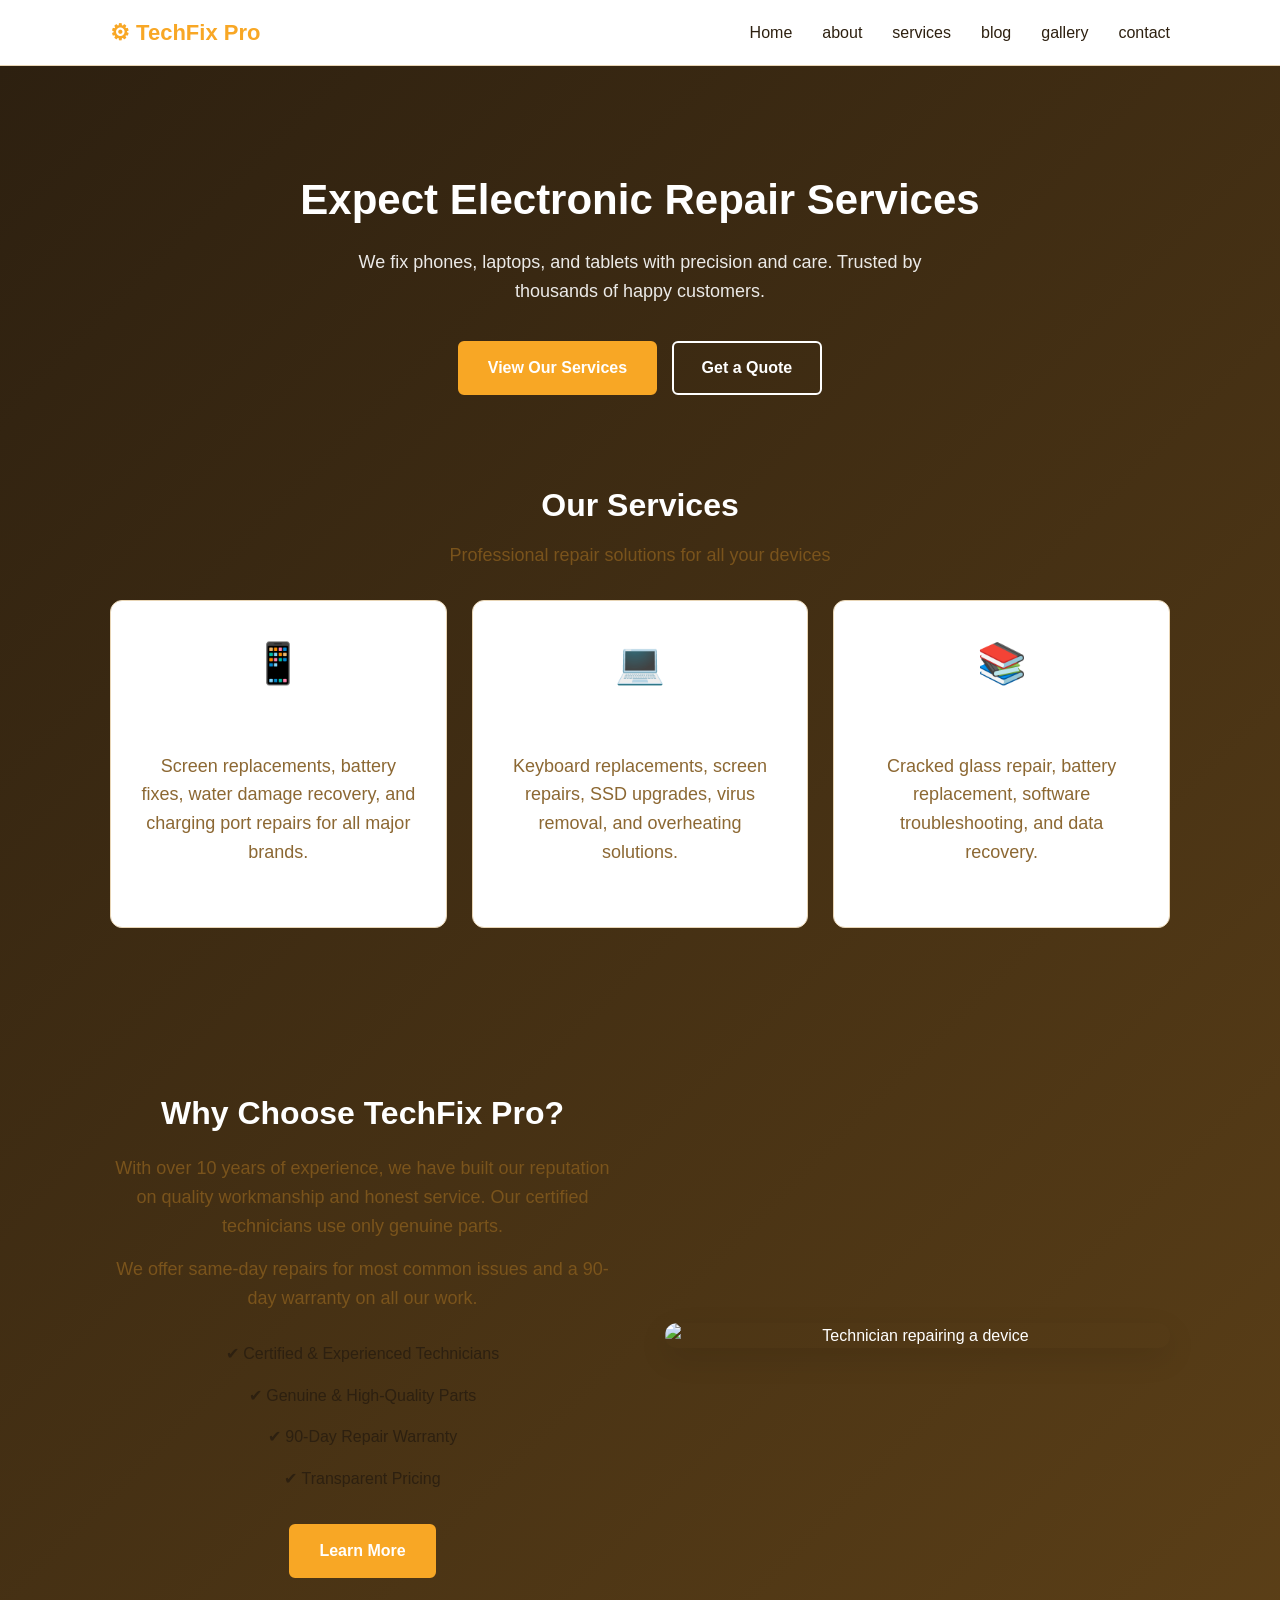
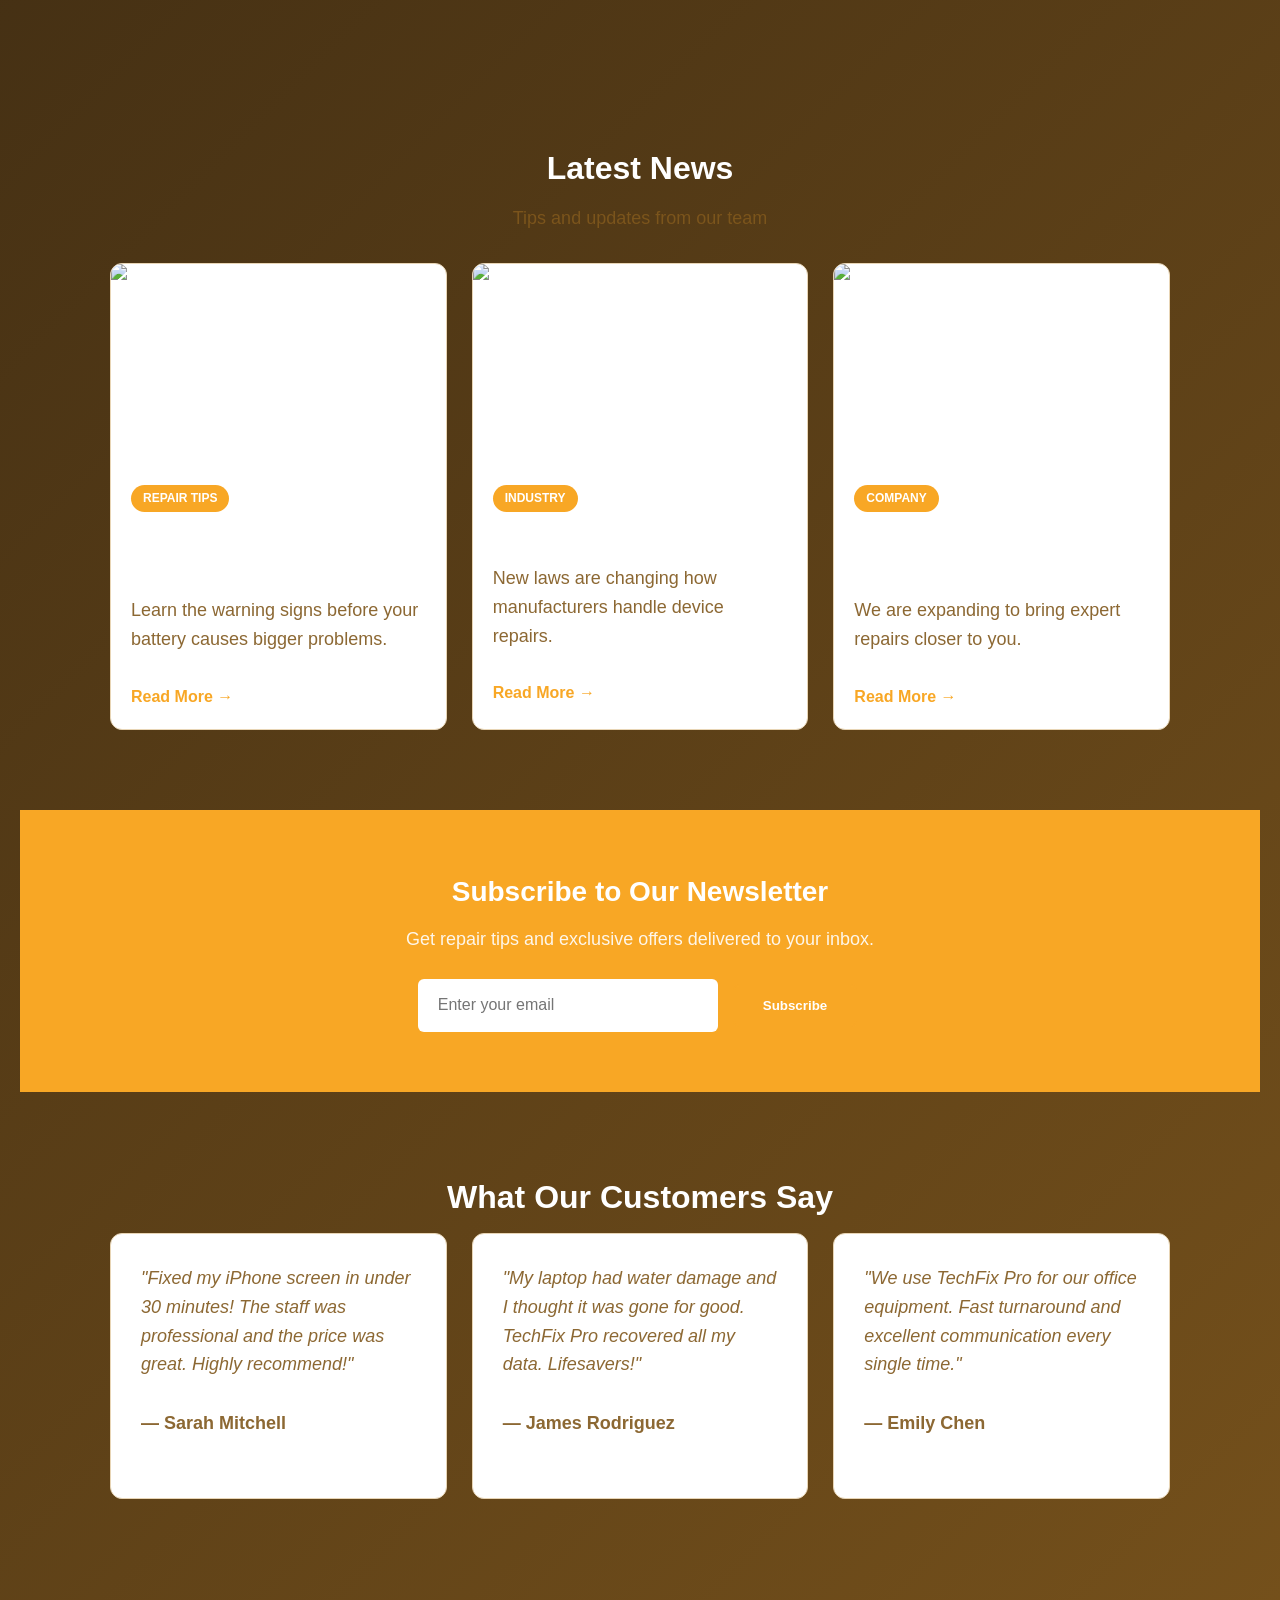
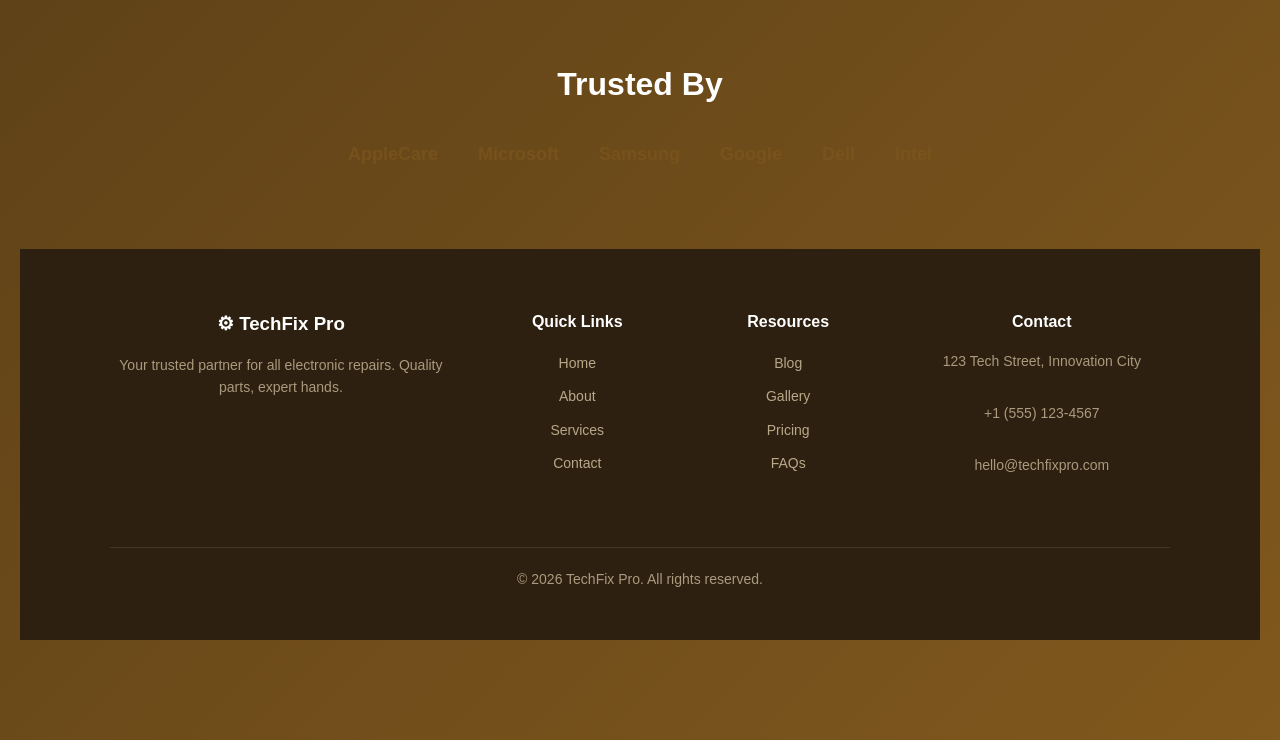
==== index.html @ 18922537 "home.html change to index.html" ====
<!DOCTYPE html>
<html lang="en">
<head>
    <meta charset="UTF-8">
    <meta name="viewport" content="width=device-width, initial-scale=1.0">
    <title>TechFix Pro-Electronic Repair Shop</title>
    <link rel="stylesheet" href="css/style.css">
</head>
<body>
    <!--Navigation  -->

    <nav class="navbar">
        <div class="container nav-container">
              <a href="index.html" class="logo">&#9881; TechFix Pro</a>
            <ul class="nav-links">
                <li><a href="index.html">Home</a></li>
                <li><a href="about.html">about</a></li>
                <li><a href="services.html">services</a></li>
                <li><a href="blog.html">blog</a></li>
                <li><a href="gallery.html">gallery</a></li>
                <li><a href="contact.html">contact</a></li>
            </ul>
            
          
    </nav>

    <!--Hero Section-->

    <header class="hero">
        <div class="container">
            <h1>Expect Electronic Repair Services</h1>
            <p>We fix phones, laptops, 
                and tablets with precision and care.
                 Trusted by thousands of happy customers.</p>

                 <a href="services.html" class="btn">View Our Services</a>
                 <a href="contact.html" class="btn btn-outline">Get a Quote</a>
        </div>
    </Head>
    <!--Services section-->

    <section class="section services">
        <div class="container">
            
         <h2 class="section-title">Our Services</h2>
            <p class="section-subtitle">Professional repair solutions for all your devices</p>

            <div class="card-grid three-col">
                <div class="card">
                    <div class="card-icon">&#128241;</div>
                    <h3>Phone Repair</h3>
                    <p>Screen replacements, battery fixes, water damage recovery, and charging port repairs for all major brands.</p>
                </div>
                <div class="card">
                    <div class="card-icon">&#128187;</div>
                    <h3>Laptop Repair</h3>
                    <p>Keyboard replacements, screen repairs, SSD upgrades, virus removal, and overheating solutions.</p>
                </div>
                <div class="card">
                    <div class="card-icon">&#128218;</div>
                    <h3>Tablet & iPad</h3>
                    <p>Cracked glass repair, battery replacement, software troubleshooting, and data recovery.</p>
                </div>
            </div>
        </div>
    </section>

            <!-- About Section -->

            <section class="section about-section">
        <div class="container">
            <div class="two-col">
                <div class="about-text">
                    <h2>Why Choose TechFix Pro?</h2>
                    <p>With over 10 years of experience, we have built our reputation on quality workmanship and honest service. Our certified technicians use only genuine parts.</p>
                    <p>We offer same-day repairs for most common issues and a 90-day warranty on all our work.</p>
                    <ul class="feature-list">
                        <li>&#10004; Certified & Experienced Technicians</li>
                        <li>&#10004; Genuine & High-Quality Parts</li>
                        <li>&#10004; 90-Day Repair Warranty</li>
                        <li>&#10004; Transparent Pricing</li>
                    </ul>
                    <a href="about.html" class="btn">Learn More</a>
                </div>
                <div class="about-image">
                    <img src="ab.png" alt="Technician repairing a device">
                </div>
            </div>
        </div>
    </section>

            <!-- Latest New -->
           <section class="section">
        <div class="container">
            <h2 class="section-title">Latest News</h2>
            <p class="section-subtitle">Tips and updates from our team</p>

            <div class="card-grid three-col">
                <article class="card news-card">
                    <img src="pb.png" alt="Phone battery">
                    <div class="card-body">
                        <span class="tag">Repair Tips</span>
                        <h3>5 Signs Your Phone Battery Needs Replacement</h3>
                        <p>Learn the warning signs before your battery causes bigger problems.</p>
                        <a href="blog.html">Read More &rarr;</a>
                    </div>
                </article>
                <article class="card news-card">
                    <img src="image copy 7.png" alt="Laptop repair">
                    <div class="card-body">
                        <span class="tag">Industry</span>
                        <h3>The Future of Right-to-Repair</h3>
                        <p>New laws are changing how manufacturers handle device repairs.</p>
                        <a href="blog.html">Read More &rarr;</a>
                    </div>
                </article>
                <article class="card news-card">
                    <img src="image copy 8.png" alt="Tech team">
                    <div class="card-body">
                        <span class="tag">Company</span>
                        <h3>TechFix Pro Opens Three New Locations</h3>
                        <p>We are expanding to bring expert repairs closer to you.</p>
                        <a href="blog.html">Read More &rarr;</a>
                    </div>
                </article>
            </div>
        </div>
    </section>
             <!-- News Letter --> 
             <section class="newsletter">
        <div class="container">
            <h2>Subscribe to Our Newsletter</h2>
            <p>Get repair tips and exclusive offers delivered to your inbox.</p>
            <form action="#" method="post">
                <input type="email" placeholder="Enter your email" required>
                <button type="submit" class="btn">Subscribe</button>
            </form>
        </div>
    </section>

              <!-- Testimonials -->

             <section class="section testimonials">
        <div class="container">
            <h2 class="section-title">What Our Customers Say</h2>

            <div class="card-grid three-col">
                <div class="card testimonial-card">
                    <p class="quote">"Fixed my iPhone screen in under 30 minutes! The staff was professional and the price was great. Highly recommend!"</p>
                    <p class="author">&mdash; Sarah Mitchell</p>
                </div>
                <div class="card testimonial-card">
                    <p class="quote">"My laptop had water damage and I thought it was gone for good. TechFix Pro recovered all my data. Lifesavers!"</p>
                    <p class="author">&mdash; James Rodriguez</p>
                </div>
                <div class="card testimonial-card">
                    <p class="quote">"We use TechFix Pro for our office equipment. Fast turnaround and excellent communication every single time."</p>
                    <p class="author">&mdash; Emily Chen</p>
                </div>
            </div>
        </div>
    </section>


<!-- Clients -->
 <section class="section clients">
        <div class="container">
            <h2 class="section-title">Trusted By</h2>
            <div class="client-logos">
                <span>AppleCare</span>
                <span>Microsoft</span>
                <span>Samsung</span>
                <span>Google</span>
                <span>Dell</span>
                <span>Intel</span>
            </div>
        </div>
    </section>

<!-- Footer -->
 <footer class="footer">
        <div class="container">
            <div class="footer-grid">
                <div class="footer-brand">
                    <h3>&#9881; TechFix Pro</h3>
                    <p>Your trusted partner for all electronic repairs. Quality parts, expert hands.</p>
                </div>
                <div class="footer-links">
                    <h4>Quick Links</h4>
                    <ul>
                        <li><a href="index.html">Home</a></li>
                        <li><a href="about.html">About</a></li>
                        <li><a href="services.html">Services</a></li>
                        <li><a href="contact.html">Contact</a></li>
                    </ul>
                </div>
                <div class="footer-links">
                    <h4>Resources</h4>
                    <ul>
                        <li><a href="blog.html">Blog</a></li>
                        <li><a href="gallery.html">Gallery</a></li>
                        <li><a href="services.html">Pricing</a></li>
                        <li><a href="contact.html">FAQs</a></li>
                    </ul>
                </div>
                <div class="footer-contact">
                    <h4>Contact</h4>
                    <p>123 Tech Street, Innovation City</p>
                    <p>+1 (555) 123-4567</p>
                    <p>hello@techfixpro.com</p>
                </div>
            </div>
            <div class="footer-bottom">
                <p>&copy; 2026 TechFix Pro. All rights reserved.</p>
            </div>
        </div>
    </footer>

</body>
</html>
---- css/style.css ----
/* CSS Variables */
:root {
    --primary: #F8A725;
    --Primary-dark: #c68623;
    --dark: #2d2010;
    --gray: #80581D;
    --Light-gray: #f5f0e8;
    --white: #ffffff;
    --border: #e8d5b5;
}

/* Base Style */
* {
    margin: 0;
    padding: 0;
    box-sizing: border-box;
}

body {
    font-family: 'Segoe UI', Tahoma, Geneva, Verdana, sans-serif;
    color: var(--dark);
    line-height: 1.6;

}

img {
    max-width: 100%;
    display: block;

}

a {
    text-decoration: none;
    color: inherit;

}

/* Containers */
.container {
    max-width: 1100px;
    margin: 0 auto;
    padding: 0 20px;

}

/* Buttons */
.btn {
    display: inline-block;
    padding: 12px 28px;
    background: var(--primary);
    color: var(--white);
    border-radius: 6px;
    font-weight: 600;
    border: 2px solid var(--primary);
    margin: 5px;
}

.btn:hover {
    background: var(--Primary-dark);
    border-color: var(--Primary-dark);

}

.btn-outline {
    background: transparent;
    color: var(--white);
    border: 2px solid var(--white);

}

.btn-outline:hover {
    background: var(--white);
    color: var(--dark);


}

/* Navigation */
.navbar {
    background: var(--white);
    border-bottom: 1px solid var(--border);
    padding: 15px 0;
}

.nav-container {
    display: flex;
    justify-content: space-between;
    align-items: center;
}

.logo {
    font-size: 22px;
    font-weight: 800;
    color: var(--primary);
}

.nav-links {
    list-style: none;
    display: flex;
    gap: 30px;
}

.nav-links a {

    font-weight: 500;
    color: var(--dark);
}

.nav-links a:hover {
    color: var(--primary);
}

/* Hero Section */
.hero {
    background: linear-gradient(135deg, var(--dark) 0%, var(--gray) 100%);
    color: var(--white);
    padding: 100px 20px;
    text-align: center;
}

.hero h1 {
    font-size: 42px;
    margin-bottom: 15px;
}

.hero p {
    font-size: 18px;
    margin-bottom: 30px;
    max-width: 600px;
    margin: 0 auto 30px;
    opacity: 0.9;

}

/* Section */
section {
    padding: 80px 0px;


}

.section-title {
    text-align: center;
    margin-bottom: 10px;
    font-size: 32px;
}

.section-subtitle {
    text-align: center;
    margin-bottom: 50px;

    color: var(--gray);
}

/* Card Grid */
.card-grid {
    display: grid;
    gap: 25px;
}

.three-col {
    grid-template-columns: repeat(3, 1fr);
}

.two-col {
    grid-template-columns: repeat(2, 1fr);
}

/* ----- Cards ----- */

.card {
    background: var(--white);
    border: 1px solid var(--border);
    border-radius: 12px;
    padding: 30px;
    text-align: center;
}

.card:hover {
    box-shadow: 0 5px 20px rgba(45, 32, 16, 0.1);
}

.card-icon {
    font-size: 40px;
    margin-bottom: 15px;
}

.card h3 {
    font-size: 20px;
    margin-bottom: 10px;
}

.card p {
    color: var(--gray);
}

/* ----- News Cards ----- */

.news-card {
    padding: 0;
    overflow: hidden;
    text-align: left;
}

.news-card img {
    width: 100%;
    height: 200px;
    object-fit: cover;
}

.card-body {
    padding: 20px;
}

.tag {
    display: inline-block;
    background: var(--primary);
    color: var(--white);
    padding: 4px 12px;
    border-radius: 20px;
    font-size: 12px;
    font-weight: 600;
    text-transform: uppercase;
}

.card-body h3 {
    margin: 10px 0;
}

.card-body a {
    color: var(--primary);
    font-weight: 600;
}

/* ----- About Section ----- */

.about-section {
    background: var(--light-gray);
}

.two-col {
    display: grid;
    grid-template-columns: 1fr 1fr;
    gap: 50px;
    align-items: center;
}

.about-text h2 {
    font-size: 32px;
    margin-bottom: 15px;
}

.about-text p {
    color: var(--gray);
    margin-bottom: 15px;
}

.feature-list {
    list-style: none;
    margin: 20px 0;
}

.feature-list li {
    padding: 8px 0;
    color: var(--dark);
}

.about-image img {
    border-radius: 12px;
    box-shadow: 0 10px 30px rgba(0, 0, 0, 0.1);
}

/* ---- Newsletter ---- */
.newsletter {
    background: var(--primary);
    color: var(--white);
    text-align: center;
    padding: 60px 20px;
}

.newsletter h2 {
    font-size: 28px;
    margin-bottom: 10px;
}

.newsletter p {
    margin-bottom: 25px;
    opacity: 0.9;
}

.newsletter form {
    display: flex;
    justify-content: center;
    gap: 10px;
    flex-wrap: wrap;
}

.newsletter input {
    padding: 12px 20px;
    border: none;
    border-radius: 6px;
    width: 300px;
    font-size: 16px;
}

/* ---- Testimonials ---- */
.testimonials {
    background: var(--light-gray);
}

.testimonial-card {
    text-align: left;
}

.quote {
    font-style: italic;
    color: var(--dark);
    margin-bottom: 15px;
}

.quote {}

.author {
    font-weight: 700;
    color: var(--primary-dark);
}

/* ---- Clients ---- */
.clients {
    text-align: center;
}

.client-logos {
    display: flex;
    justify-content: center;
    gap: 40px;
    flex-wrap: wrap;
    margin-top: 30px;
}

.client-logos span {
    font-size: 18px;
    font-weight: 700;
    color: var(--gray);
    opacity: 0.6;
}

/* ---- Footer ---- */
.footer {
    background: var(--dark);
    color: var(--white);
    padding: 60px 0 20px;
}

.footer-grid {
    display: grid;
    grid-template-columns: 2fr 1fr 1fr 1.5fr;
    gap: 40px;
    margin-bottom: 40px;
}

.footer h3,
.footer h4 {
    margin-bottom: 15px;
}

.footer p {
    color: #b8a88a;
    font-size: 14px;
}

.footer-links ul {
    list-style: none;
}

.footer-links li {
    margin-bottom: 8px;
}

.footer-links a {
    color: #b8a88a;
    font-size: 14px;
}

.footer-links a:hover {
    color: var(--primary);
}

.footer-bottom {
    border-top: 1px solid rgba(255, 255, 255, 0.1);
    padding-top: 20px;
}

.footer-grid {
    display: grid;
    grid-template-columns: 2fr 1fr 1fr 1.5fr;
    gap: 40px;
    margin-bottom: 40px;
}

.footer h3,
.footer h4 {
    margin-bottom: 15px;
}

.footer p {
    color: #b8a88a;
    font-size: 14px;
}

.footer-links ul {
    list-style: none;
}

.footer-links li {
    margin-bottom: 8px;
}

.footer-links a {
    color: #b8a88a;
    font-size: 14px;
}

.footer-links a:hover {
    color: var(--primary);
}

.footer-bottom {
    border-top: 1px solid rgba(255, 255, 255, 0.1);
    padding-top: 20px;
}


.footer-bottom {
    border-top: 1px solid rgba(255, 255, 255, 0.1);
    padding-top: 20px;
    text-align: center;
}

/* ---- Page Header (for inner pages) ---- */
.page-header {
    background: var(--dark);
    color: var(--white);
    text-align: center;
    padding: 100px 20px 60px;
}

.page-header h1 {
    font-size: 36px;
    margin-bottom: 10px;
}

.page-header p {
    color: #b8a88a;
}

/* ---- Services Page ---- */
.service-detail {
    padding: 60px 0;
}

.service-detail:nth-child(even) {
    background: var(--light-gray);
}

.service-detail h2 {
    font-size: 26px;

    margin-bottom: 15px
}

.service-detail p {
    color: var(--gray);
    margin-bottom: 15px;
}

.detail-list {
    list-style: none;
    margin: 15px 0 25px;
}

.detail-list li {
    padding: 6px 0;
    color: var(--dark);
}

.detail-list li::before {
    content: "✦  ";
    color: var(--primary);
}

.price-tag {
    display: inline-block;
    background: var(--primary);
    color: var(--white);
    padding: 6px 16px;
    border-radius: 20px;
    font-weight: 700;
    font-size: 14px;
    margin-bottom: 15px;
}

/* ---- Pricing Cards ---- */
.pricing-grid {
    display: grid;
    grid-template-columns: repeat(3, 1fr);
    gap: 25px;
    margin-top: 40px;
}

.pricing-card {
    background: var(--white);
    border: 2px solid var(--border);
    border-radius: 12px;
    padding: 35px 25px;
    text-align: center;
}

.pricing-card.featured {
    border-color: var(--primary);
    position: relative;
}

.featured-badge {
    position: absolute;
    top: -12px;
    left: 50%;
    transform: translateX(-50%);
    background: var(--primary);
    color: var(--white);
    padding: 5px 15px;
    border-radius: 20px;
    font-size: 12px;
    font-weight: 700;
}

.pricing-card .price {
    font-size: 36px;
    font-weight: 800;
    color: var(--primary);
}

.pricing-card .price span {
    font-size: 16px;
    color: var(--gray);
    font-weight: 400;
}

.pricing-features {
    list-style: none;
    text-align: left;
    margin: 20px 0;
}

.pricing-features li {
    padding: 10px 0;
    border-bottom: 1px solid var(--border);
    font-size: 14px;
}

/* ---- Blog Page ---- */
.blog-grid {
    display: grid;
    grid-template-columns: 2fr 1fr;
    gap: 40px;
}

.blog-posts {
    display: grid;
    gap: 30px;
}

.blog-post {
    display: grid;
    grid-template-columns: 1fr 2fr;
    gap: 20px;
    background: var(--white);
    border: 1px solid var(--border);
    border-radius: 12px;
    overflow: hidden;
}

.blog-post img {
    width: 100%;
    height: 100%;
    object-fit: cover;
}

.blog-post-content {
    padding: 20px;
}

.sidebar {
    background: var(--white);
    border: 1px solid var(--border);
    border-radius: 12px;
    padding: 25px;
    height: fit-content;
}

.sidebar h3 {
    margin-bottom: 15px;
    padding-bottom: 10px;
}

.sidebar h3 {
    color: var(--primary);
}

.sidebar ul {
    list-style: none;
}

.sidebar li {
    padding: 8px 0;
    border-bottom: 1px solid var(--light-gray);
}

.sidebar a {
    color: var(--gray);
    font-size: 14px;
}

.sidebar a:hover {
    color: var(--primary);
}

/* ---- Gallery Page ---- */
.gallery-grid {
    display: grid;
    grid-template-columns: repeat(3, 1fr);
    gap: 15px;
}

.gallery-item {
    border-radius: 10px;
    overflow: hidden;
}

.gallery-item img {
    width: 100%;
    height: 220px;
    object-fit: cover;
}

.gallery-item.wide {
    grid-column: span 2;
}

/* ---- Contact Page ---- */
.contact-grid {
    display: grid;
    grid-template-columns: 1fr 1.3fr;
    gap: 40px;
}

.contact-info-box {
    background: var(--white);
    border: 1px solid var(--border);
    border-radius: 12px;
    padding: 25px;
    margin-bottom: 20px;
}

.contact-info-box h3 {
    margin-bottom: 10px;
    color: var(--primary);
}

.contact-form {
    background: var(--white);
    border: 1px solid var(--border);
    border-radius: 12px;
    padding: 35px;
}

.form-group {
    margin-bottom: 20px;
}

.form-group label {
    display: block;
    margin-bottom: 6px;
    font-weight: 600;
    font-size: 14px;
}

.form-group input,
.form-group textarea,
.form-group select {
    width: 100%;
    padding: 12px;
    border: 1px solid var(--border);
    border-radius: 6px;
    font-size: 15px;
    font-family: inherit;
}

.form-group textarea {
    min-height: 120px;
    resize: vertical;
}

.form-row {
    display: grid;
    grid-template-columns: 1fr 1fr;
    gap: 15px;
}

/* ---- FAQ ---- */
.faq-item {
    background: var(--light-gray);
    border-radius: 10px;
    margin-bottom: 15px;
    padding: 20px;
}

/* ---- FAQ ---- */
.faq-item {
    background: var(--light-gray);
    border-radius: 10px;
    margin-bottom: 15px;
    padding: 20px;
}

.faq-item h3 {
    font-size: 16px;
    margin-bottom: 10px;
    color: var(--dark);
}

.faq-item p {
    color: var(--gray);
    font-size: 14px;
}

/* =============================================
   Responsive Design (Mobile)
   ============================================= */

@media (max-width: 768px) {
    .nav-links {
        display: none;
    }

    .hero h1 {
        font-size: 28px;
    }

    .three-col,
    .two-col,
    .pricing-grid,
    .gallery-grid,
    .blog-grid,
    .contact-grid,
    .footer-grid {
        grid-template-columns: 1fr;
    }

    .blog-post {
        grid-template-columns: 1fr;
    }

    .newsletter form {
        flex-direction: column;
        align-items: center;
    }

    .newsletter input {
        width: 100%;
        max-width: 300px;
    }

    .client-logos {
        gap: 20px;
    }

    .form-row {
        grid-template-columns: 1fr;
    }
}/* CSS Variables */
:root {
    --primary: #F8A725;
    --Primary-dark: #c68623;
    --dark: #2d2010;
    --gray: #80581D;
    --Light-gray: #f5f0e8;
    --white: #ffffff;
    --border: #e8d5b5;
}

/* Base Style */
* {
    margin: 0;
    padding: 0;
    box-sizing: border-box;
}

body {
    font-family: 'Segoe UI', Tahoma, Geneva, Verdana, sans-serif;
    color: var(--dark);
    line-height: 1.6;

}

img {
    max-width: 100%;
    display: block;

}

a {
    text-decoration: none;
    color: inherit;

}

/* Containers */
.container {
    max-width: 1100px;
    margin: 0 auto;
    padding: 0 20px;

}

/* Buttons */
.btn {
    display: inline-block;
    padding: 12px 28px;
    background: var(--primary);
    color: var(--white);
    border-radius: 6px;
    font-weight: 600;
    border: 2px solid var(--primary);
    margin: 5px;
}

.btn:hover {
    background: var(--Primary-dark);
    border-color: var(--Primary-dark);

}

.btn-outline {
    background: transparent;
    color: var(--white);
    border: 2px solid var(--white);

}

.btn-outline:hover {
    background: var(--white);
    color: var(--dark);


}

/* Navigation */
.navbar {
    background: var(--white);
    border-bottom: 1px solid var(--border);
    padding: 15px 0;
}

.nav-container {
    display: flex;
    justify-content: space-between;
    align-items: center;
}

.logo {
    font-size: 22px;
    font-weight: 800;
    color: var(--primary);
}

.nav-links {
    list-style: none;
    display: flex;
    gap: 30px;
}

.nav-links a {

    font-weight: 500;
    color: var(--dark);
}

.nav-links a:hover {
    color: var(--primary);
}

/* Hero Section */
.hero {
    background: linear-gradient(135deg, var(--dark) 0%, var(--gray) 100%);
    color: var(--white);
    padding: 100px 20px;
    text-align: center;
}

.hero h1 {
    font-size: 42px;
    margin-bottom: 15px;
}

.hero p {
    font-size: 18px;
    margin-bottom: 30px;
    max-width: 600px;
    margin: 0 auto 30px;
    opacity: 0.9;

}

/* Section */
section {
    padding: 80px 0px;


}

.section-title {
    text-align: center;
    margin-bottom: 10px;
    font-size: 32px;
}

.section-subtitle {
    text-align: center;
    margin-bottom: 50px;

    color: var(--gray);
}

/* Card Grid */
.card-grid {
    display: grid;
    gap: 25px;
}

.three-col {
    grid-template-columns: repeat(3, 1fr);
}

.two-col {
    grid-template-columns: repeat(2, 1fr);
}

/* ----- Cards ----- */

.card {
    background: var(--white);
    border: 1px solid var(--border);
    border-radius: 12px;
    padding: 30px;
    text-align: center;
}

.card:hover {
    box-shadow: 0 5px 20px rgba(45, 32, 16, 0.1);
}

.card-icon {
    font-size: 40px;
    margin-bottom: 15px;
}

.card h3 {
    font-size: 20px;
    margin-bottom: 10px;
}

.card p {
    color: var(--gray);
}

/* ----- News Cards ----- */

.news-card {
    padding: 0;
    overflow: hidden;
    text-align: left;
}

.news-card img {
    width: 100%;
    height: 200px;
    object-fit: cover;
}

.card-body {
    padding: 20px;
}

.tag {
    display: inline-block;
    background: var(--primary);
    color: var(--white);
    padding: 4px 12px;
    border-radius: 20px;
    font-size: 12px;
    font-weight: 600;
    text-transform: uppercase;
}

.card-body h3 {
    margin: 10px 0;
}

.card-body a {
    color: var(--primary);
    font-weight: 600;
}

/* ----- About Section ----- */

.about-section {
    background: var(--light-gray);
}

.two-col {
    display: grid;
    grid-template-columns: 1fr 1fr;
    gap: 50px;
    align-items: center;
}

.about-text h2 {
    font-size: 32px;
    margin-bottom: 15px;
}

.about-text p {
    color: var(--gray);
    margin-bottom: 15px;
}

.feature-list {
    list-style: none;
    margin: 20px 0;
}

.feature-list li {
    padding: 8px 0;
    color: var(--dark);
}

.about-image img {
    border-radius: 12px;
    box-shadow: 0 10px 30px rgba(0, 0, 0, 0.1);
}

/* ---- Newsletter ---- */
.newsletter {
    background: var(--primary);
    color: var(--white);
    text-align: center;
    padding: 60px 20px;
}

.newsletter h2 {
    font-size: 28px;
    margin-bottom: 10px;
}

.newsletter p {
    margin-bottom: 25px;
    opacity: 0.9;
}

.newsletter form {
    display: flex;
    justify-content: center;
    gap: 10px;
    flex-wrap: wrap;
}

.newsletter input {
    padding: 12px 20px;
    border: none;
    border-radius: 6px;
    width: 300px;
    font-size: 16px;
}

/* ---- Testimonials ---- */
.testimonials {
    background: var(--light-gray);
}

.testimonial-card {
    text-align: left;
}

.quote {
    font-style: italic;
    color: var(--dark);
    margin-bottom: 15px;
}

.quote {}

.author {
    font-weight: 700;
    color: var(--primary-dark);
}

/* ---- Clients ---- */
.clients {
    text-align: center;
}

.client-logos {
    display: flex;
    justify-content: center;
    gap: 40px;
    flex-wrap: wrap;
    margin-top: 30px;
}

.client-logos span {
    font-size: 18px;
    font-weight: 700;
    color: var(--gray);
    opacity: 0.6;
}

/* ---- Footer ---- */
.footer {
    background: var(--dark);
    color: var(--white);
    padding: 60px 0 20px;
}

.footer-grid {
    display: grid;
    grid-template-columns: 2fr 1fr 1fr 1.5fr;
    gap: 40px;
    margin-bottom: 40px;
}

.footer h3,
.footer h4 {
    margin-bottom: 15px;
}

.footer p {
    color: #b8a88a;
    font-size: 14px;
}

.footer-links ul {
    list-style: none;
}

.footer-links li {
    margin-bottom: 8px;
}

.footer-links a {
    color: #b8a88a;
    font-size: 14px;
}

.footer-links a:hover {
    color: var(--primary);
}

.footer-bottom {
    border-top: 1px solid rgba(255, 255, 255, 0.1);
    padding-top: 20px;
}

.footer-grid {
    display: grid;
    grid-template-columns: 2fr 1fr 1fr 1.5fr;
    gap: 40px;
    margin-bottom: 40px;
}

.footer h3,
.footer h4 {
    margin-bottom: 15px;
}

.footer p {
    color: #b8a88a;
    font-size: 14px;
}

.footer-links ul {
    list-style: none;
}

.footer-links li {
    margin-bottom: 8px;
}

.footer-links a {
    color: #b8a88a;
    font-size: 14px;
}

.footer-links a:hover {
    color: var(--primary);
}

.footer-bottom {
    border-top: 1px solid rgba(255, 255, 255, 0.1);
    padding-top: 20px;
}


.footer-bottom {
    border-top: 1px solid rgba(255, 255, 255, 0.1);
    padding-top: 20px;
    text-align: center;
}

/* ---- Page Header (for inner pages) ---- */
.page-header {
    background: var(--dark);
    color: var(--white);
    text-align: center;
    padding: 100px 20px 60px;
}

.page-header h1 {
    font-size: 36px;
    margin-bottom: 10px;
}

.page-header p {
    color: #b8a88a;
}

/* ---- Services Page ---- */
.service-detail {
    padding: 60px 0;
}

.service-detail:nth-child(even) {
    background: var(--light-gray);
}

.service-detail h2 {
    font-size: 26px;

    margin-bottom: 15px
}

.service-detail p {
    color: var(--gray);
    margin-bottom: 15px;
}

.detail-list {
    list-style: none;
    margin: 15px 0 25px;
}

.detail-list li {
    padding: 6px 0;
    color: var(--dark);
}

.detail-list li::before {
    content: "✦  ";
    color: var(--primary);
}

.price-tag {
    display: inline-block;
    background: var(--primary);
    color: var(--white);
    padding: 6px 16px;
    border-radius: 20px;
    font-weight: 700;
    font-size: 14px;
    margin-bottom: 15px;
}

/* ---- Pricing Cards ---- */
.pricing-grid {
    display: grid;
    grid-template-columns: repeat(3, 1fr);
    gap: 25px;
    margin-top: 40px;
}

.pricing-card {
    background: var(--white);
    border: 2px solid var(--border);
    border-radius: 12px;
    padding: 35px 25px;
    text-align: center;
}

.pricing-card.featured {
    border-color: var(--primary);
    position: relative;
}

.featured-badge {
    position: absolute;
    top: -12px;
    left: 50%;
    transform: translateX(-50%);
    background: var(--primary);
    color: var(--white);
    padding: 5px 15px;
    border-radius: 20px;
    font-size: 12px;
    font-weight: 700;
}

.pricing-card .price {
    font-size: 36px;
    font-weight: 800;
    color: var(--primary);
}

.pricing-card .price span {
    font-size: 16px;
    color: var(--gray);
    font-weight: 400;
}

.pricing-features {
    list-style: none;
    text-align: left;
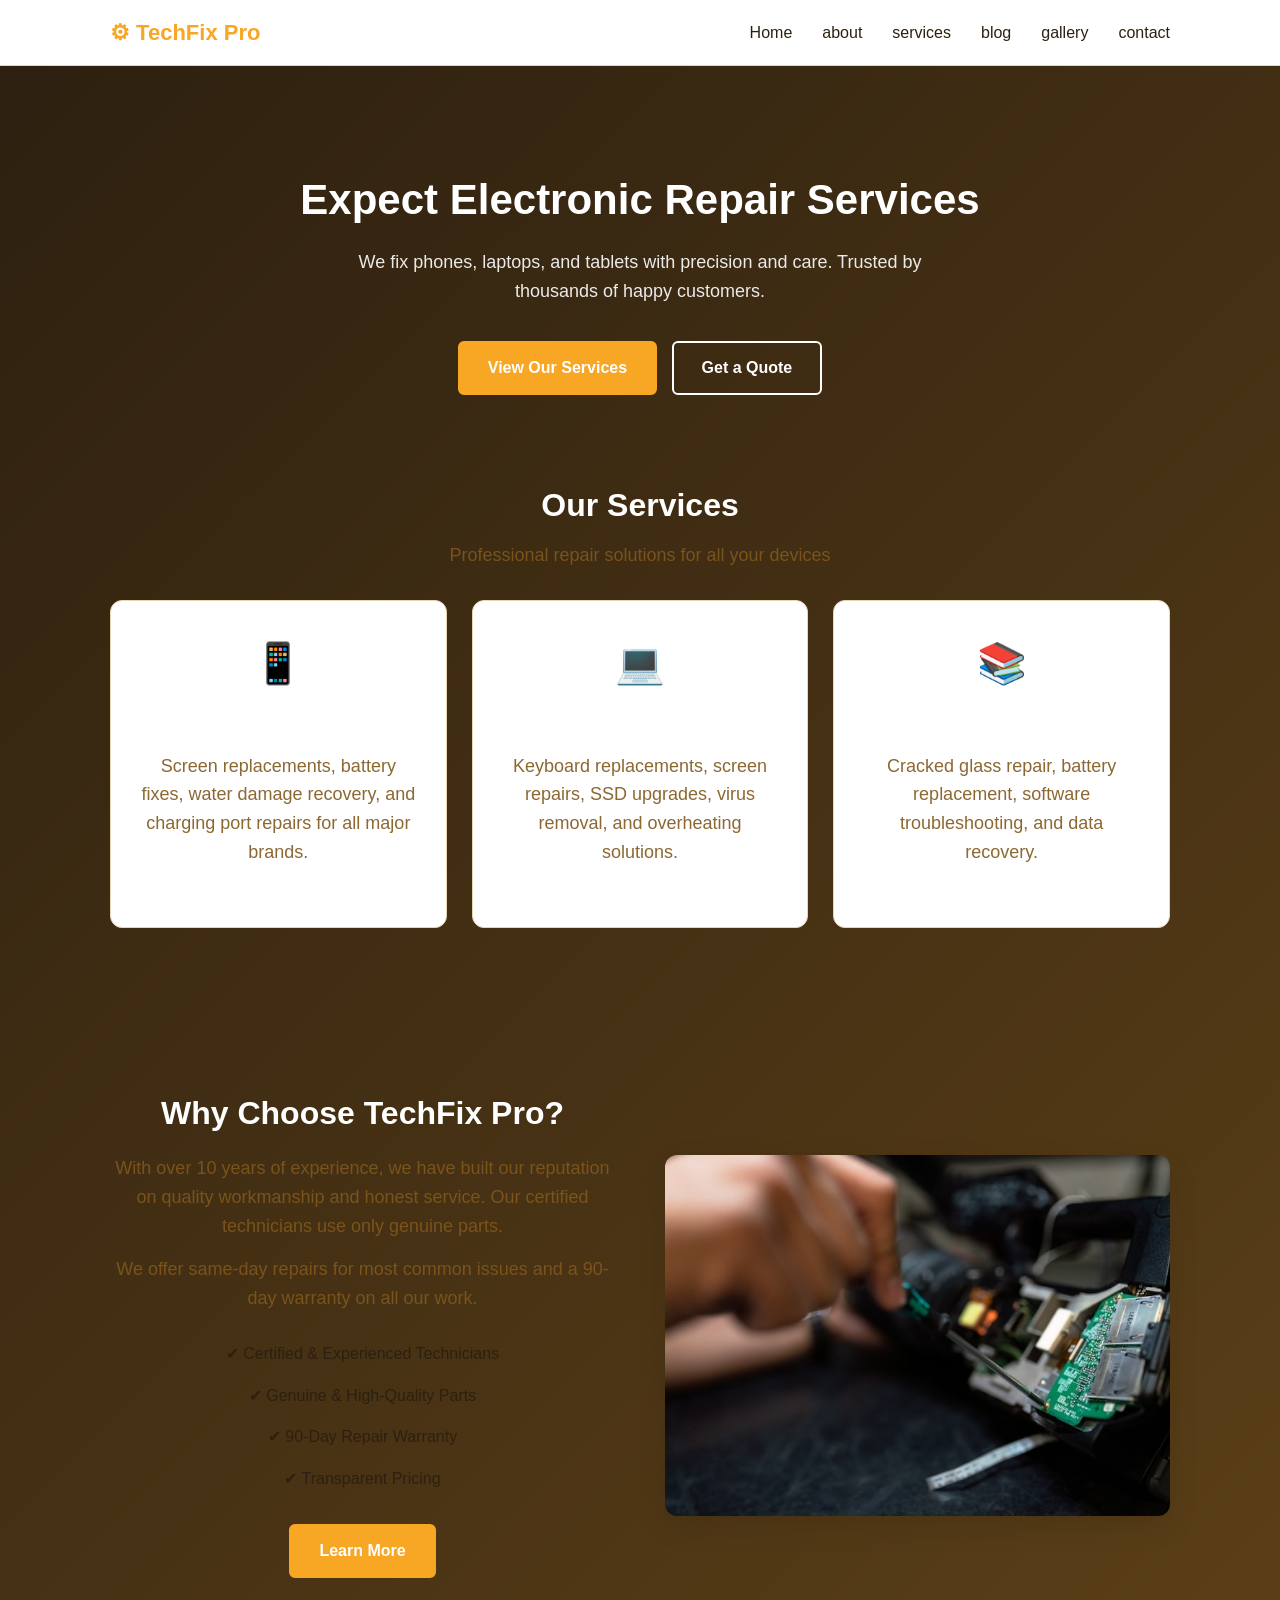
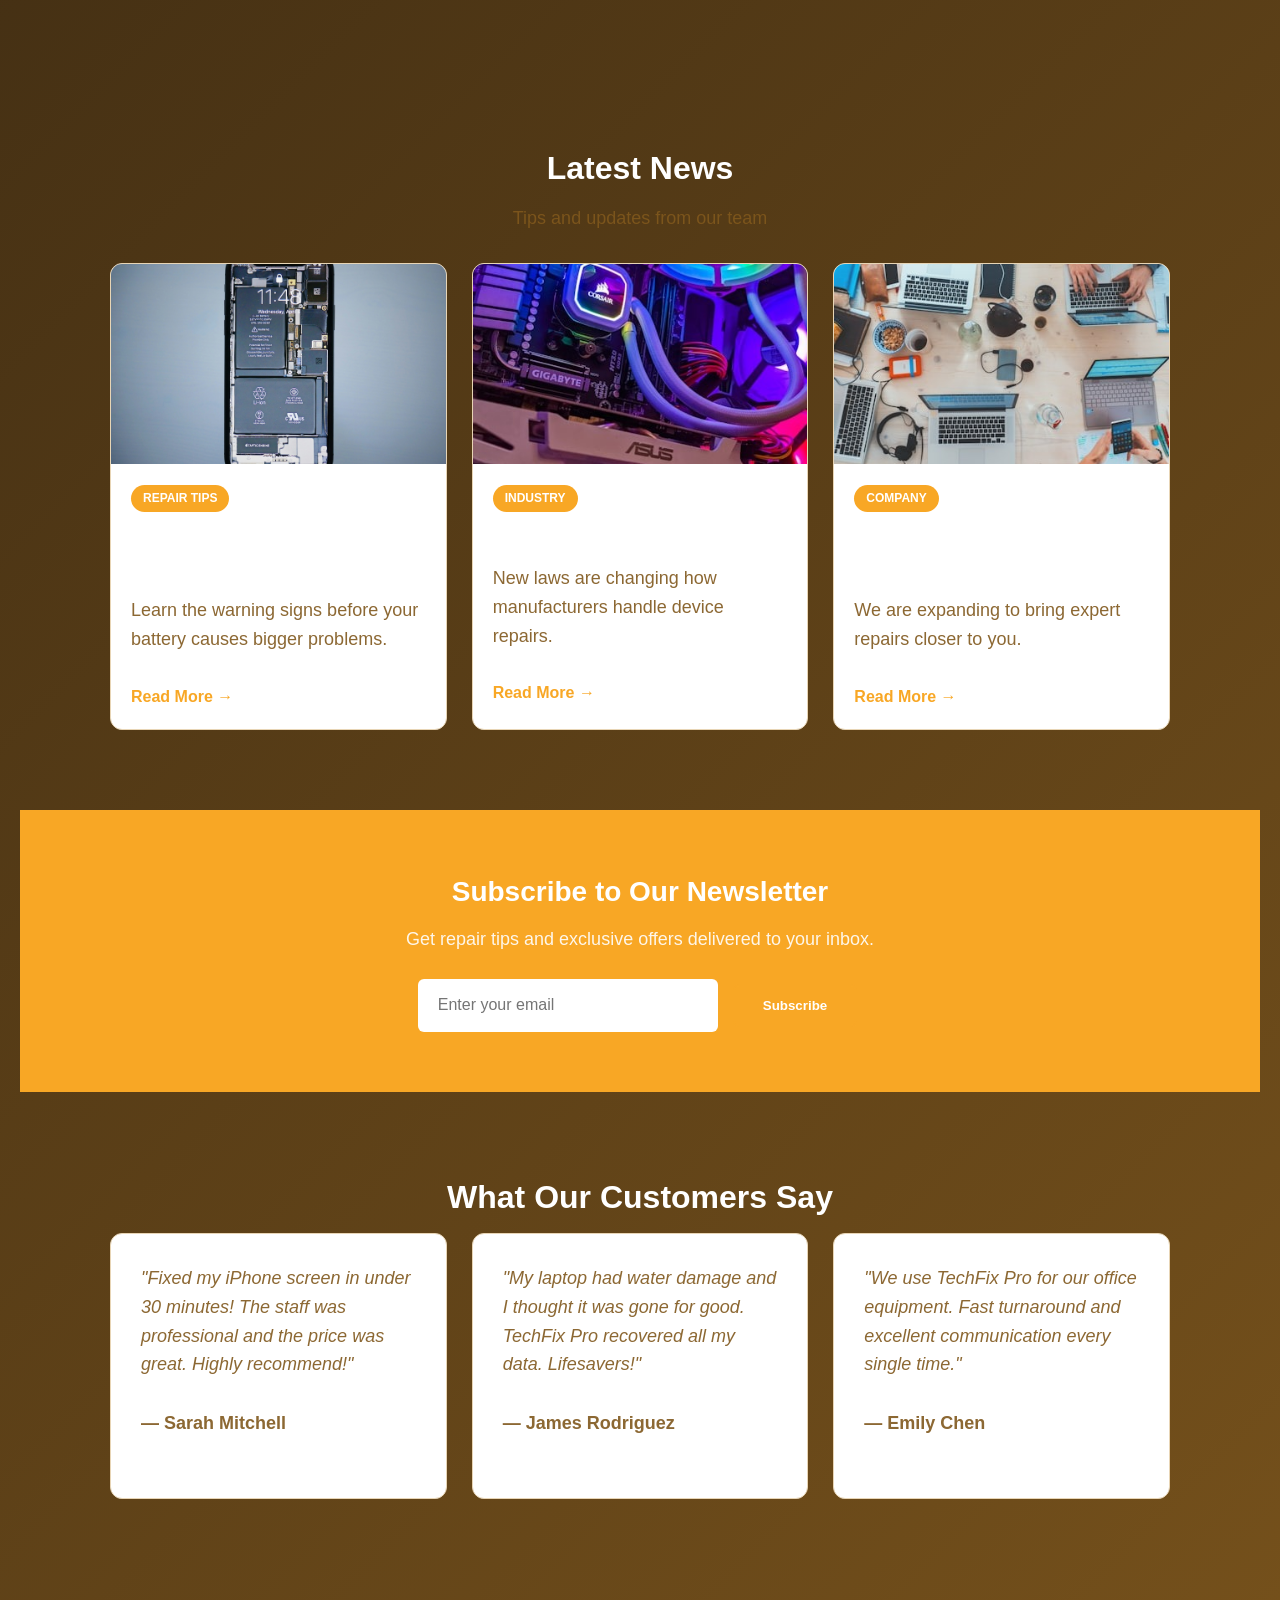
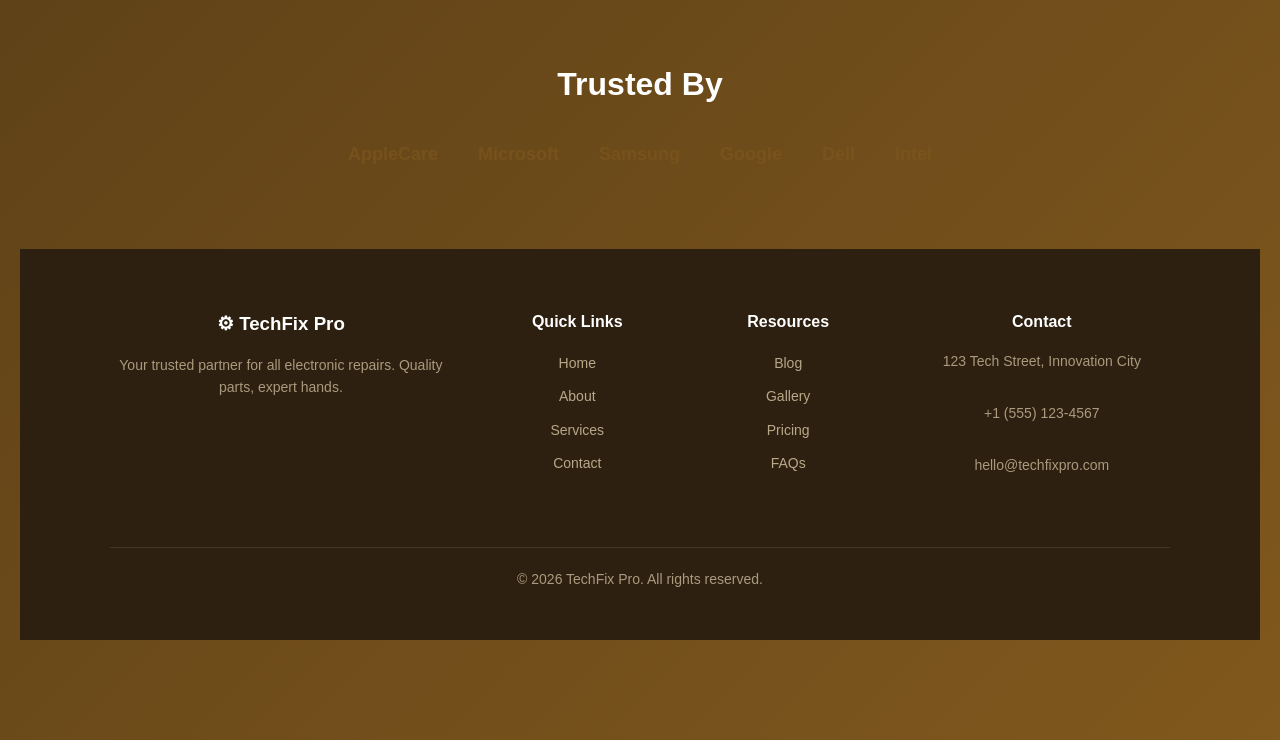
==== commit 7dbbad86: "changes on the style and images" ====
--- a/index.html
+++ b/index.html
@@ -83,7 +83,7 @@
                     <a href="about.html" class="btn">Learn More</a>
                 </div>
                 <div class="about-image">
-                    <img src="ab.png" alt="Technician repairing a device">
+                    <img src="img/ab.png" alt="Technician repairing a device">
                 </div>
             </div>
         </div>
@@ -97,7 +97,7 @@
 
             <div class="card-grid three-col">
                 <article class="card news-card">
-                    <img src="pb.png" alt="Phone battery">
+                    <img src="img/pb.png" alt="Phone battery">
                     <div class="card-body">
                         <span class="tag">Repair Tips</span>
                         <h3>5 Signs Your Phone Battery Needs Replacement</h3>
@@ -106,7 +106,7 @@
                     </div>
                 </article>
                 <article class="card news-card">
-                    <img src="image copy 7.png" alt="Laptop repair">
+                    <img src="img/image copy 7.png" alt="Laptop repair">
                     <div class="card-body">
                         <span class="tag">Industry</span>
                         <h3>The Future of Right-to-Repair</h3>
@@ -115,7 +115,7 @@
                     </div>
                 </article>
                 <article class="card news-card">
-                    <img src="image copy 8.png" alt="Tech team">
+                    <img src="img/image copy 8.png" alt="Tech team">
                     <div class="card-body">
                         <span class="tag">Company</span>
                         <h3>TechFix Pro Opens Three New Locations</h3>
